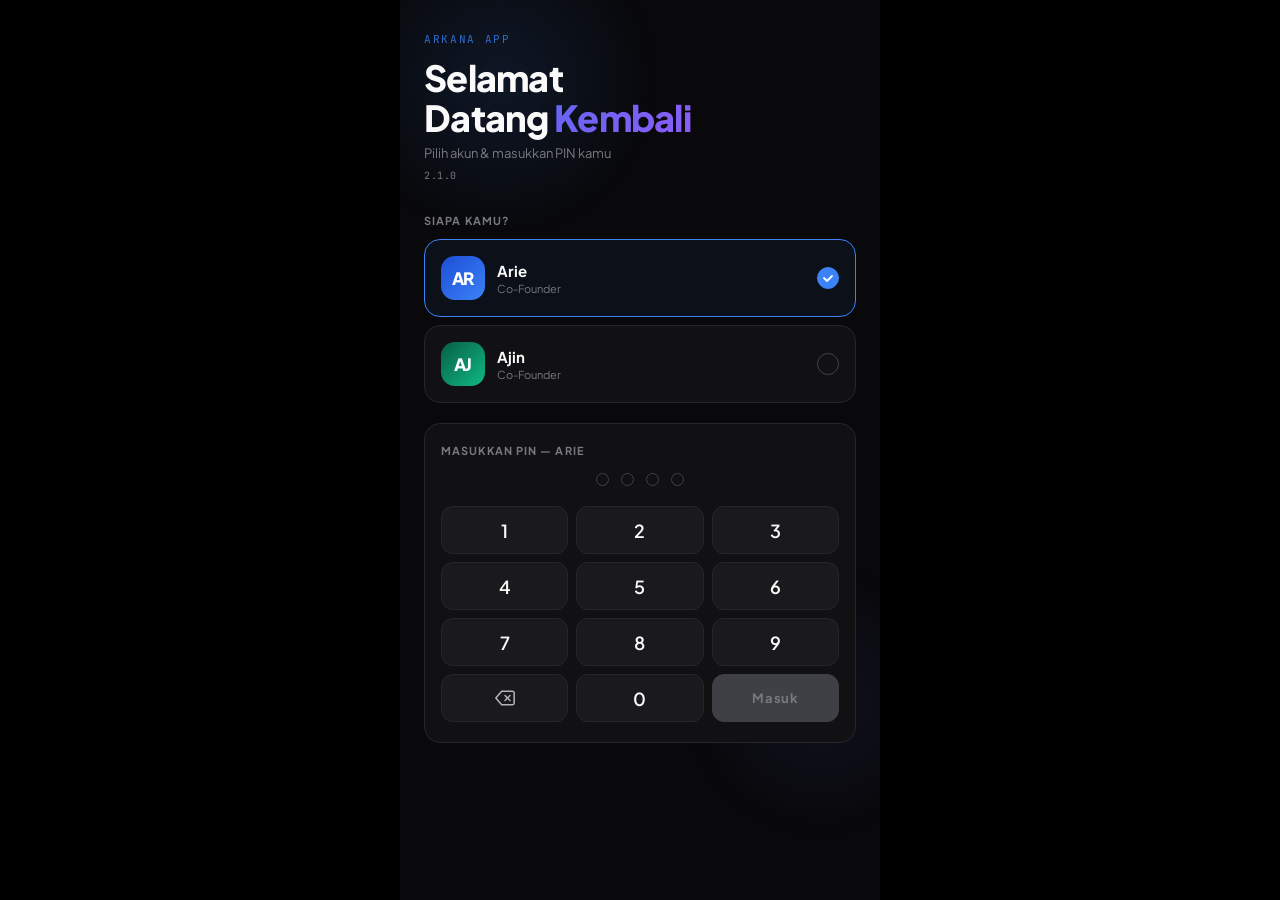
==== chat.html @ 5abadb9e "make chat as a new page, not included in index Fixed some issues: Issue 1 ✓ — Chat is now chat.html" ====
<!DOCTYPE html>
<html lang="id">
<head>
  <meta charset="UTF-8">
  <meta name="viewport" content="width=device-width, initial-scale=1.0, maximum-scale=1.0, user-scalable=no">
  <meta name="apple-mobile-web-app-capable" content="yes">
  <meta name="apple-mobile-web-app-status-bar-style" content="black-translucent">
  <meta name="apple-mobile-web-app-title" content="Arkana App">
  <meta name="theme-color" content="#080B12">
  <title>Arkana AI — Arkana App</title>
  <link rel="manifest" href="manifest.json">
  <link href="https://fonts.googleapis.com/css2?family=Plus+Jakarta+Sans:wght@300;400;500;600;700;800&family=JetBrains+Mono:wght@300;400;500&display=swap" rel="stylesheet">
  <link rel="stylesheet" href="css/base.css">
  <link rel="stylesheet" href="css/chat.css">
  <script src="config.js?v=2.1.0"></script>
  <script src="js/constants.js"></script>
  <script src="js/utils.js"></script>
  <script src="js/app.js"></script>
  <script src="js/components.js"></script>
</head>
<body>

<div id="app">

  <!-- Frost bar — topbar only, no tabs -->
  <div class="frost-bar" id="frost-chat">
    <div class="topbar">
      <div class="back-btn" id="chat-back-btn">
        <svg width="20" height="20" viewBox="0 0 24 24" fill="none">
          <path d="M15 18l-6-6 6-6" stroke="currentColor" stroke-width="1.8"
            stroke-linecap="round" stroke-linejoin="round"/>
        </svg>
      </div>
      <div class="topbar-title">Arkana AI</div>
      <div class="topbar-action" id="chat-clear-btn" title="Hapus riwayat chat">
        <svg width="18" height="18" viewBox="0 0 24 24" fill="none">
          <polyline points="3 6 5 6 21 6" stroke="currentColor" stroke-width="1.8"
            stroke-linecap="round" stroke-linejoin="round"/>
          <path d="M19 6l-1 14a2 2 0 0 1-2 2H8a2 2 0 0 1-2-2L5 6"
            stroke="currentColor" stroke-width="1.8" stroke-linecap="round" stroke-linejoin="round"/>
          <path d="M10 11v6M14 11v6" stroke="currentColor" stroke-width="1.8" stroke-linecap="round"/>
          <path d="M9 6V4a1 1 0 0 1 1-1h4a1 1 0 0 1 1 1v2"
            stroke="currentColor" stroke-width="1.8" stroke-linecap="round" stroke-linejoin="round"/>
        </svg>
      </div>
    </div>
  </div>

  <!-- Scroll area — padding-top injected by initFrostBar -->
  <div class="chat-scroll-area" id="scroll-chat">
    <div class="chat-messages" id="chat-messages">
      <!-- Rendered by ChatApp -->
    </div>
  </div>

  <!-- Input bar — in normal flex flow, NOT position:fixed -->
  <div class="chat-input-bar" id="chat-input-bar">
    <div class="chat-input-wrap">
      <textarea
        class="chat-textarea"
        id="chat-textarea"
        placeholder="Ketik pesan..."
        rows="1"
      ></textarea>
    </div>
    <button class="chat-send-btn" id="chat-send-btn" disabled>
      <svg width="18" height="18" viewBox="0 0 24 24" fill="none">
        <path d="M22 2L11 13" stroke="currentColor" stroke-width="2"
          stroke-linecap="round" stroke-linejoin="round"/>
        <path d="M22 2L15 22 11 13 2 9l20-7z" stroke="currentColor" stroke-width="2"
          stroke-linecap="round" stroke-linejoin="round"/>
      </svg>
    </button>
  </div>

</div><!-- /#app -->

<!-- TOAST -->
<div class="toast" id="toast"></div>

<!-- Confirm dialog (from base.css) -->
<div class="confirm-overlay" id="confirm-overlay">
  <div class="confirm-box">
    <div class="confirm-title" id="confirm-title"></div>
    <div class="confirm-msg"   id="confirm-msg"></div>
    <div class="confirm-btns">
      <button class="btn btn-secondary" id="confirm-cancel">Batal</button>
      <button class="btn btn-danger"    id="confirm-ok">Hapus</button>
    </div>
  </div>
</div>

<script src="js/chat.js"></script>

<script>
(function() {
  function initFrostBar(frostId, scrollId, threshold) {
    threshold = threshold || 10;
    var frost  = document.getElementById(frostId);
    var scroll = document.getElementById(scrollId);
    var app    = document.getElementById('app');
    if (!frost || !scroll) return;
    function setpad() {
      var h = frost.offsetHeight;
      scroll.style.paddingTop = (h + 8) + 'px';
      if (app) app.style.setProperty('--frost-h', h + 'px');
    }
    setpad();
    if (window.ResizeObserver) new ResizeObserver(setpad).observe(frost);
    scroll.addEventListener('scroll', function() {
      frost.classList.toggle('topbar-shrunk', scroll.scrollTop > threshold);
    }, { passive: true });
  }
  document.addEventListener('DOMContentLoaded', function() {
    initFrostBar('frost-chat', 'scroll-chat');
  });
})();
</script>

</body>
</html>
---- css/base.css ----
/* ═══════════════════════════════════════════════════
   Arkana App — Base CSS  v2.0.3
   Design System Foundation: tokens + shared components.
   ─────────────────────────────────────────────────────
   LAYER 1 — DESIGN TOKENS (:root)
     All visual primitives live here as CSS custom
     properties. No hardcoded values anywhere else.
   LAYER 2 — STRUCTURAL COMPONENTS
     Shared components token-referenced. Named per
     the official component inventory.
   ─────────────────────────────────────────────────────
   PRD-00.4 — Token Mapping (Notion dark-mode adaptation)
     · Backgrounds desaturated: blue-tinted → neutral zinc
     · Borders desaturated: zinc scale
     · Text hierarchy: warm-neutral (FAFAFA / B4B4BB / 787880)
     · Radius tightened: sm 8→6px, md 10→8px, 3xl 24→20px
     · Font tokens added: --font-body, --font-mono
     · Shadow scale added: sm / md / lg / fab
   PRD-00.4-B — Top Bar + Back Button + Tab Bar
     · Glass tokens added: --blur-glass, --saturate-glass,
       --bg-glass, --color-border-glass, --color-border-glass-inner
     · .topbar base rule → position:absolute + glass bg
     · .tab-bar base rule → transparent bg, inner border
     · .screen keeps display:flex (index.html needs it); frost-bar/scroll-area
     use position:absolute inside the screen
   ═══════════════════════════════════════════════════ */

/* ── Reset & base ── */
* {
  margin: 0;
  padding: 0;
  box-sizing: border-box;
  -webkit-tap-highlight-color: transparent;
  user-select: none;
  -webkit-user-select: none;
}

input, textarea {
  user-select: text;
  -webkit-user-select: text;
}

/* ════════════════════════════════════════════════════
   LAYER 1 — DESIGN TOKENS
   ════════════════════════════════════════════════════

   Naming convention: --{category}-{variant}
   All values defined once here, referenced everywhere.

   COLOR TOKENS
   ────────────
   --color-bg          Page/app background
   --color-surface     Card / component background
   --color-surface-2   Nested surface (inputs, rows)
   --color-border      Primary border
   --color-border-2    Secondary border (stronger)

   --color-accent      Primary interactive (blue)
   --color-accent-2    Secondary interactive (indigo)
   --color-success     Positive / green
   --color-warning     Caution / amber
   --color-danger      Error / red
   --color-purple      Jasa / services accent

   --color-text        Primary text
   --color-text-2      Secondary text
   --color-text-3      Tertiary / muted text
   --color-muted       Placeholder / disabled

   --color-supplier-l1  L1 level color (amber)
   --color-supplier-l2  L2 level color (blue)
   --color-supplier-l3  L3 level color (green)
   --color-supplier-l4  L4 level color (gray)

   GLASS TOKENS (PRD-00.4-B)
   ──────────────────────────
   --blur-glass          backdrop blur amount (20px)
   --saturate-glass      backdrop saturation (1.5)
   --bg-glass            frosted bar background (56% opacity)
   --color-border-glass  outer hairline (barely-there white)
   --color-border-glass-inner  separator between topbar & tabbar

   SPACING TOKENS
   ──────────────
   --space-1  4px
   --space-2  8px
   --space-3  12px
   --space-4  16px
   --space-5  20px
   --space-6  24px
   --space-8  32px
   --space-12 48px

   RADIUS TOKENS
   ─────────────
   --radius-sm   6px    chip, tag           (Notion rounded.sm)
   --radius-md   8px    button, input       (Notion rounded.md — sober editorial)
   --radius-lg   12px   card (sm), confirm  (Notion rounded.lg)
   --radius-xl   14px   card (main)
   --radius-2xl  16px   user card, FAB
   --radius-3xl  20px   sheet
   --radius-full 9999px pill badge

   FONT SIZE TOKENS
   ────────────────
   --text-xs   9px
   --text-sm   10px
   --text-base 11px
   --text-md   12px
   --text-lg   13px
   --text-xl   14px
   --text-2xl  15px
   --text-3xl  17px
   --text-4xl  18px
   --text-5xl  20px

   FONT WEIGHT TOKENS
   ──────────────────
   --weight-regular  400
   --weight-medium   500
   --weight-semibold 600
   --weight-bold     700
   --weight-extrabold 800

   SHADOW TOKENS
   ─────────────
   --shadow-sm    subtle hover lift
   --shadow-md    cards
   --shadow-lg    sheets, modals
   --shadow-fab   FAB elevation (accent glow)

   FONT TOKENS
   ───────────
   --font-body   Plus Jakarta Sans (humanist-geometric, Notion-Sans equivalent)
   --font-mono   JetBrains Mono (badges, PTR label, mono UI)

   TRANSITION TOKENS
   ─────────────────
   --duration-fast    0.15s
   --duration-normal  0.2s
   --duration-slow    0.3s
   --duration-sheet   0.35s
   --ease-standard    ease
   --ease-sheet       cubic-bezier(.32, .72, 0, 1)
   ════════════════════════════════════════════════════ */

:root {
  /* ── Color: Backgrounds ── */
  /* Desaturated neutral zinc — removes blue tint from dark surfaces */
  --color-bg:        #09090B;
  --color-surface:   #111113;
  --color-surface-2: #1A1A1D;

  /* ── Color: Borders ── */
  /* Neutral zinc borders — Notion hairline spirit, no blue bleed */
  --color-border:    #27272A;
  --color-border-2:  #3F3F46;

  /* ── Color: Brand / Interactive ── */
  --color-accent:    #3B82F6;
  --color-accent-2:  #6366F1;
  --color-success:   #10B981;
  --color-warning:   #F59E0B;
  --color-danger:    #EF4444;
  --color-purple:    #8B5CF6;

  /* ── Color: Text ── */
  /* Warm-neutral hierarchy — purer white primary, zinc secondary/tertiary */
  /* All values pass 4.5:1 contrast on --color-bg (#09090B)               */
  --color-text:      #FAFAFA;  /* ~19:1 */
  --color-text-2:    #B4B4BB;  /* ~6.5:1 */
  --color-text-3:    #787880;  /* ~4.8:1 */
  --color-muted:     #787880;  /* ~4.8:1 */

  /* ── Color: Supplier levels ── */
  --color-supplier-l1: #F59E0B;
  --color-supplier-l2: #3B82F6;
  --color-supplier-l3: #10B981;
  --color-supplier-l4: #6B7280;

  /* ── Glass tokens (PRD-00.4-B) ── */
  --blur-glass:              20px;
  --saturate-glass:          1.5;
  --bg-glass:                rgba(9, 9, 11, 0.56);
  --color-border-glass:      rgba(255, 255, 255, 0.06);
  --color-border-glass-inner: rgba(255, 255, 255, 0.04);

  /* ── Spacing ── */
  --space-1:  4px;
  --space-2:  8px;
  --space-3:  12px;
  --space-4:  16px;
  --space-5:  20px;
  --space-6:  24px;
  --space-8:  32px;
  --space-12: 48px;

  /* ── Border radius ── */
  /* Notion-aligned: sober editorial geometry — rectangles, not pills */
  --radius-sm:   6px;
  --radius-md:   8px;
  --radius-lg:   12px;
  --radius-xl:   14px;
  --radius-2xl:  16px;
  --radius-3xl:  20px;
  --radius-full: 9999px;

  /* ── Font size ── */
  --text-xs:   9px;
  --text-sm:   10px;
  --text-base: 11px;
  --text-md:   12px;
  --text-lg:   13px;
  --text-xl:   14px;
  --text-2xl:  15px;
  --text-3xl:  17px;
  --text-4xl:  18px;
  --text-5xl:  20px;

  /* ── Font weight ── */
  --weight-regular:   400;
  --weight-medium:    500;
  --weight-semibold:  600;
  --weight-bold:      700;
  --weight-extrabold: 800;

  /* ── Font families ── */
  --font-body: 'Plus Jakarta Sans', system-ui, sans-serif;
  --font-mono: 'JetBrains Mono', monospace;

  /* ── Shadows ── */
  --shadow-sm:  0 1px 3px rgba(0, 0, 0, .4);
  --shadow-md:  0 4px 12px rgba(0, 0, 0, .5);
  --shadow-lg:  0 8px 32px rgba(0, 0, 0, .6);
  --shadow-fab: 0 8px 24px rgba(59, 130, 246, .35);

  /* ── Transitions ── */
  --duration-fast:   0.15s;
  --duration-normal: 0.2s;
  --duration-slow:   0.3s;
  --duration-sheet:  0.35s;
  --ease-standard:   ease;
  --ease-sheet:      cubic-bezier(.32, .72, 0, 1);

  /* ────────────────────────────────────────────────
     LEGACY ALIASES
     Keep old var names pointing to tokens so existing
     page CSS doesn't break before PRD-00.4 refactor.
     Remove these aliases once all page CSS migrates.
     ──────────────────────────────────────────────── */
  --bg:      var(--color-bg);
  --surface: var(--color-surface);
  --surface2: var(--color-surface-2);
  --border:  var(--color-border);
  --border2: var(--color-border-2);
  --accent:  var(--color-accent);
  --accent2: var(--color-accent-2);
  --green:   var(--color-success);
  --orange:  var(--color-warning);
  --red:     var(--color-danger);
  --purple:  var(--color-purple);
  --muted:   var(--color-muted);
  --text:    var(--color-text);
  --text2:   var(--color-text-2);
  --text3:   var(--color-text-3);
  --l1: var(--color-supplier-l1);
  --l2: var(--color-supplier-l2);
  --l3: var(--color-supplier-l3);
  --l4: var(--color-supplier-l4);
}

html, body {
  height: 100%;
  overflow: hidden;
  background: #000;
  font-family: var(--font-body);
  color: var(--color-text);
}

/* ── PWA container ── */
#app {
  position: relative;
  width: 100%;
  max-width: 480px;
  height: 100%;
  margin: 0 auto;
  background: var(--color-bg);
  overflow: hidden;
}

/* ════════════════════════════════════════════════════
   LAYER 2 — STRUCTURAL COMPONENTS
   Named per official component inventory (PRD-00.3).
   CSS values reference tokens only — no hardcoded values.
   PRD-00.4: token values updated; component visual
   redesign applied incrementally per page.
   ════════════════════════════════════════════════════ */

/* ── Screen transitions ── */
/* PRD-00.4-B: position:relative so scroll-area + frost bar
   siblings work correctly inside each screen. */
.screen {
  position: absolute;
  inset: 0;
  display: flex;
  flex-direction: column;
  opacity: 0;
  pointer-events: none;
  transition: opacity var(--duration-slow) var(--ease-standard),
              transform var(--duration-slow) var(--ease-standard);
  transform: translateX(30px);
}

.screen.active {
  opacity: 1;
  pointer-events: all;
  transform: translateX(0);
}

.screen.prev {
  transform: translateX(-30px);
  opacity: 0;
}

/* ── Frosted bar container (PRD-00.4-B) ── */
/* Wraps .topbar + optional .tab-bar as a single frosted unit.
   Absolutely positioned so scroll-area bleeds underneath. */
.frost-bar {
  position: absolute;
  top: 0;
  left: 0;
  right: 0;
  z-index: 10;
  backdrop-filter: blur(var(--blur-glass)) saturate(var(--saturate-glass));
  -webkit-backdrop-filter: blur(var(--blur-glass)) saturate(var(--saturate-glass));
  background: var(--bg-glass);
  border-bottom: 0.5px solid var(--color-border-glass);
}

/* ── Top Bar (PRD-00.4-B) ── */
/* canonical class: .topbar
   Layout: 3-col grid (32px · 1fr · 32px) — title always centered.
   Shrink state toggled by JS via .topbar-shrunk on .frost-bar. */
.topbar {
  display: grid;
  grid-template-columns: 48px 1fr 48px;
  align-items: center;
  gap: 8px;
  padding: max(env(safe-area-inset-top), 44px) 14px 8px;
  transition: padding var(--duration-normal) var(--ease-standard);
}

.frost-bar.topbar-shrunk .topbar {
  padding: max(env(safe-area-inset-top), 14px) 14px 6px;
}

.topbar-title {
  text-align: center;
  font-size: var(--text-3xl);     /* 17px at rest */
  font-weight: var(--weight-extrabold);
  color: var(--color-text);
  letter-spacing: -0.01em;
  transition: font-size var(--duration-normal) var(--ease-standard);
  white-space: nowrap;
  overflow: hidden;
  text-overflow: ellipsis;
}

.frost-bar.topbar-shrunk .topbar-title {
  font-size: var(--text-lg);      /* 13px on scroll */
}

/* ── Back Button (PRD-00.4-B) ── */
/* Ghost style: no background, no border. Chevron only. */
.back-btn {
  width: 48px;
  height: 48px;
  border-radius: var(--radius-md);
  background: transparent;
  border: none;
  display: flex;
  align-items: center;
  justify-content: center;
  cursor: pointer;
  flex-shrink: 0;
  color: var(--color-accent);
  font-size: 32px;
  line-height: 1;
  padding: 0;
  transition: opacity var(--duration-fast) var(--ease-standard);
}

.back-btn:active { opacity: 0.6; }

/* Right slot — same size as back-btn, for action icons in detail screens */
.topbar-action {
  width: 48px;
  height: 48px;
  border-radius: var(--radius-md);
  background: transparent;
  border: none;
  display: flex;
  align-items: center;
  justify-content: center;
  cursor: pointer;
  flex-shrink: 0;
  color: var(--color-accent);
  font-size: 32px;
  padding: 0;
  transition: opacity var(--duration-fast) var(--ease-standard);
}

.topbar-action:active { opacity: 0.6; }

/* ── Tab Bar (PRD-00.4-B) ── */
/* Part of frost-bar — transparent bg, separated from topbar by hairline. */
/* canonical class: .tab-bar, .tab, .tab.active */
.tab-bar {
  display: flex;
  border-top: 0.5px solid var(--color-border-glass-inner);
  background: transparent;
}

.tab {
  flex: 1;
  padding: 9px var(--space-1) 9px;
  text-align: center;
  cursor: pointer;
  font-size: var(--text-base);
  font-weight: var(--weight-semibold);
  color: var(--color-text-3);
  letter-spacing: .04em;
  position: relative;
  transition: color var(--duration-normal) var(--ease-standard);
  white-space: nowrap;
}

.tab.active { color: var(--color-accent); }

.tab.active::after {
  content: '';
  position: absolute;
  bottom: 0;
  left: 20%;
  right: 20%;
  height: 2px;
  background: var(--color-accent);
  border-radius: 2px;
}

/* ── Scroll Area (PRD-00.4-B) ── */
/* Flex child that fills remaining screen height below .ptr-indicator.
   frost-bar sits above it via position:absolute + z-index.
   padding-top injected by initFrostBar() so content clears the bar.
   flex:1 means app.js can insert .ptr-indicator as a sibling before
   this element and it will appear correctly in the flex column. */
.scroll-area {
  flex: 1;
  min-height: 0;
  overflow-y: auto;
  overflow-x: hidden;
  scrollbar-width: none;
  /* padding-top injected by JS: initFrostBar() */
}

.scroll-area::-webkit-scrollbar { display: none; }

/* ── Overlay ── */
/* canonical class: .overlay */
.overlay {
  position: fixed;
  inset: 0;
  background: rgba(0, 0, 0, .75);
  z-index: 100;
  opacity: 0;
  pointer-events: none;
  transition: opacity var(--duration-slow) var(--ease-standard);
}

.overlay.active {
  opacity: 1;
  pointer-events: all;
}

/* ── Bottom Sheet ── */
/* canonical class: .sheet */
.sheet {
  position: fixed;
  bottom: 0;
  left: 50%;
  transform: translateX(-50%) translateY(100%);
  width: 100%;
  max-width: 480px;
  background: var(--color-surface);
  border: none;
  border-top: 1px solid var(--color-border);
  border-radius: var(--radius-3xl) var(--radius-3xl) 0 0;
  padding: var(--space-4) var(--space-5) max(env(safe-area-inset-bottom), var(--space-6));
  z-index: 101;
  transition: transform var(--duration-sheet) var(--ease-sheet);
  max-height: 90vh;
  overflow-y: auto;
  scrollbar-width: none;
}

.sheet::-webkit-scrollbar { display: none; }

.overlay.active .sheet {
  transform: translateX(-50%) translateY(0);
}

.sheet-handle {
  width: 36px;
  height: 4px;
  background: var(--color-border-2);
  border-radius: var(--radius-full);
  margin: 0 auto var(--space-8);
}

.sheet-title {
  font-size: var(--text-4xl);
  font-weight: var(--weight-extrabold);
  color: var(--color-text);
  margin-bottom: var(--space-1);
  letter-spacing: -.01em;
}

.sheet-sub {
  font-size: var(--text-md);
  color: var(--color-text-3);
  margin-bottom: var(--space-5);
}

/* ── Buttons ── */
/* canonical classes: .btn, .btn-primary, .btn-secondary, .btn-danger */
.btn-row {
  display: flex;
  gap: var(--space-2);
  margin-top: var(--space-5);
}

.btn {
  flex: 1;
  height: 48px;
  padding: 0 var(--space-4);
  border-radius: var(--radius-lg);
  font-size: var(--text-xl);
  font-weight: var(--weight-bold);
  font-family: inherit;
  cursor: pointer;
  border: none;
  display: flex;
  align-items: center;
  justify-content: center;
  transition: opacity var(--duration-normal) var(--ease-standard);
}

.btn:active         { opacity: .75; }
.btn-primary        { background: var(--color-accent); color: white; }
.btn-secondary      { background: transparent; color: var(--color-text-2); border: 1px solid var(--color-border-2); }
.btn-danger         { background: rgba(239, 68, 68, .1); color: var(--color-danger); border: 1px solid rgba(239, 68, 68, .2); }

/* ── Form fields ── */
.form-group { margin-bottom: 14px; }

.form-label {
  display: block;
  font-size: var(--text-base);
  font-weight: var(--weight-bold);
  text-transform: uppercase;
  letter-spacing: .1em;
  color: var(--color-text-3);
  margin-bottom: 6px;
}

.form-input,
.form-select,
.form-textarea {
  width: 100%;
  background: var(--color-surface-2);
  border: 1.5px solid var(--color-border);
  border-radius: var(--radius-md);
  padding: 11px 14px;
  font-size: var(--text-xl);
  color: var(--color-text);
  font-family: inherit;
  outline: none;
  transition: border-color var(--duration-normal) var(--ease-standard);
  -webkit-appearance: none;
  appearance: none;
}

.form-input:focus,
.form-select:focus,
.form-textarea:focus   { border-color: var(--color-accent); }
.form-input::placeholder,
.form-textarea::placeholder { color: var(--color-text-3); }
.form-textarea         { resize: none; min-height: 80px; line-height: 1.5; }

.form-select {
  background-image: url("data:image/svg+xml,%3Csvg xmlns='http://www.w3.org/2000/svg' width='12' height='8' viewBox='0 0 12 8'%3E%3Cpath d='M1 1l5 5 5-5' stroke='%23787880' stroke-width='1.5' fill='none' stroke-linecap='round'/%3E%3C/svg%3E");
  background-repeat: no-repeat;
  background-position: right 14px center;
  padding-right: 36px;
}

.form-select option { background: var(--color-surface-2); }

/* Toggle */
.toggle-row       { display: flex; justify-content: space-between; align-items: center; }
.toggle-label     { font-size: var(--text-xl); color: var(--color-text); }
.toggle           { position: relative; width: 44px; height: 26px; }
.toggle input     { display: none; }
.toggle-track {
  position: absolute;
  inset: 0;
  background: var(--color-border-2);
  border-radius: 13px;
  cursor: pointer;
  transition: background var(--duration-normal) var(--ease-standard);
}
.toggle input:checked + .toggle-track  { background: var(--color-accent); }
.toggle-thumb {
  position: absolute;
  top: 3px; left: 3px;
  width: 20px; height: 20px;
  background: white;
  border-radius: 50%;
  transition: transform var(--duration-normal) var(--ease-standard);
  pointer-events: none;
}
.toggle input:checked ~ .toggle-thumb  { transform: translateX(18px); }

/* Multi-select chips */
.multi-chips { display: flex; flex-wrap: wrap; gap: var(--space-2); }

.multi-chip {
  background: var(--color-surface-2);
  border: 1.5px solid var(--color-border);
  border-radius: var(--radius-full);
  padding: 7px var(--radius-lg);
  font-size: var(--text-md);
  font-weight: var(--weight-semibold);
  color: var(--color-text-3);
  cursor: pointer;
  transition: all var(--duration-fast) var(--ease-standard);
}

.multi-chip.selected {
  border-color: var(--color-accent);
  color: var(--color-accent);
  background: rgba(59, 130, 246, .08);
}

/* ── Toast ── */
/* canonical class: .toast, .success, .error */
.toast {
  position: fixed;
  bottom: var(--space-12);
  left: 50%;
  transform: translateX(-50%) translateY(var(--space-5));
  max-width: calc(100% - var(--space-8));
  background: var(--color-surface-2);
  border: 1px solid var(--color-border-2);
  border-radius: var(--radius-lg);
  padding: var(--space-2) var(--space-5);
  font-size: var(--text-lg);
  font-weight: var(--weight-semibold);
  color: var(--color-text);
  z-index: 200;
  opacity: 0;
  transition: all var(--duration-slow) var(--ease-standard);
  white-space: normal;
  text-align: center;
  pointer-events: none;
}

.toast.show    { opacity: 1; transform: translateX(-50%) translateY(0); }
.toast.success { border-color: var(--color-success); color: var(--color-success); }
.toast.error   { border-color: var(--color-danger);  color: var(--color-danger);  }

/* ── Loading Overlay ── */
/* canonical class: .loading-overlay */
.loading-overlay {
  position: fixed;
  inset: 0;
  background: rgba(9, 9, 11, .88);
  z-index: 300;
  display: flex;
  flex-direction: column;
  align-items: center;
  justify-content: center;
  gap: var(--space-4);
  opacity: 0;
  pointer-events: none;
  transition: opacity var(--duration-slow) var(--ease-standard);
}

.loading-overlay.active { opacity: 1; pointer-events: all; }

.spinner {
  width: 36px;
  height: 36px;
  border: 3px solid var(--color-border-2);
  border-top-color: var(--color-accent);
  border-radius: 50%;
  animation: spin .8s linear infinite;
}

@keyframes spin { to { transform: rotate(360deg); } }

.loading-text { font-size: var(--text-lg); color: var(--color-text-3); }

/* ── Confirm Dialog ── */
/* canonical class: .confirm-overlay, .confirm-box */
.confirm-overlay {
  position: fixed;
  inset: 0;
  background: rgba(0, 0, 0, .6);
  z-index: 200;
  display: flex;
  align-items: center;
  justify-content: center;
  padding: var(--space-6);
  opacity: 0;
  pointer-events: none;
  transition: opacity var(--duration-normal) var(--ease-standard);
}

.confirm-overlay.active { opacity: 1; pointer-events: all; }

.confirm-box {
  background: var(--color-surface);
  border: 1px solid var(--color-border);
  border-radius: var(--radius-3xl);
  padding: var(--space-6);
  width: 100%;
  max-width: 320px;
  transform: scale(.95);
  transition: transform var(--duration-normal) var(--ease-standard);
}

.confirm-overlay.active .confirm-box { transform: scale(1); }

.confirm-title { font-size: var(--text-4xl); font-weight: var(--weight-extrabold); color: var(--color-text); margin-bottom: var(--space-2); }
.confirm-msg   { font-size: var(--text-lg); color: var(--color-text-2); line-height: 1.5; margin-bottom: var(--space-5); }
.confirm-btns  { display: flex; gap: var(--space-2); }

/* ── FAB ── */
/* canonical class: .fab */
.fab {
  position: fixed;
  bottom: var(--space-6);
  right: max(calc(50% - 240px + var(--space-4)), var(--space-4));
  width: 56px;
  height: 56px;
  border-radius: var(--radius-2xl);
  background: var(--color-accent);
  border: none;
  color: white;
  display: flex;
  align-items: center;
  justify-content: center;
  cursor: pointer;
  box-shadow: var(--shadow-fab);
  z-index: 50;
  transition: transform var(--duration-fast) var(--ease-standard);
}

.fab:active { transform: scale(.93); }

/* ── Filter Scroll Container ── */
/* canonical class: .filter-scroll                                */
/* Edge-to-edge horizontal scroll track. Used in frost bar and   */
/* scroll content. padding-inline gives chips breathing room     */
/* while scroll track is full-width.                             */
.filter-scroll {
  display: flex;
  gap: var(--space-2);
  overflow-x: auto;
  scrollbar-width: none;
  padding-inline: var(--space-4);
}

.filter-scroll::-webkit-scrollbar { display: none; }

/* When .filter-scroll lives inside .scroll-pane, the pane has  */
/* its own side padding — use negative margin to break out of it */
/* so the scroll track reaches the screen edge.                  */
.scroll-pane .filter-scroll,
.scroll-pane .filter-row {
  margin-inline: calc(var(--space-4) * -1);
}

/* ── Filter Chip ── */
/* canonical class: .filter-chip, .filter-chip.active            */
/* Unified chip style — same in frost bar and scroll content.    */
.filter-chip {
  flex-shrink: 0;
  background: rgba(255, 255, 255, 0.06);
  border: 1px solid rgba(255, 255, 255, 0.08);
  border-radius: var(--radius-full);
  padding: var(--space-1) var(--space-3);
  font-size: var(--text-base);
  font-weight: var(--weight-semibold);
  color: var(--color-text-3);
  cursor: pointer;
  white-space: nowrap;
  font-family: inherit;
  transition: all var(--duration-fast) var(--ease-standard);
}

.filter-chip.active {
  border-color: var(--color-accent);
  color: var(--color-accent);
  background: rgba(59, 130, 246, .12);
}


/* canonical class: .ptr-overlay, .ptr-overlay-spinner          */
/* Fixed spinner that appears below the frost bar on pull.      */
/* No layout impact — pure overlay, z-index below frost bar.   */
.ptr-overlay {
  position: fixed;
  /* Centered within #app (max-width 480px) */
  left: 50%;
  transform: translateX(-50%);
  /* Sits just below the frost bar — --frost-h set by initFrostBar() */
  top: calc(var(--frost-h, 60px) + 8px);
  z-index: 9; /* below frost-bar (z:10), above content */
  opacity: 0;
  pointer-events: none;
  transition: opacity var(--duration-normal) var(--ease-standard);
}

.ptr-overlay.active {
  opacity: 1;
}

.ptr-overlay-spinner {
  width: 28px;
  height: 28px;
  border: 2.5px solid var(--color-border-2);
  border-top-color: var(--color-accent);
  border-radius: 50%;
  animation: spin .7s linear infinite;
  background: var(--color-surface);
  box-shadow: var(--shadow-md);
}

/* ── Empty State ── */
/* canonical class: .empty-state, .empty-icon, .empty-text */
.empty-state {
  display: flex;
  flex-direction: column;
  align-items: center;
  justify-content: center;
  padding: 60px var(--space-5);
  gap: var(--radius-lg);
  text-align: center;
}

.empty-icon { font-size: 40px; opacity: .3; }
.empty-text { font-size: var(--text-lg); color: var(--color-text-3); line-height: 1.6; }

.empty-btn {
  margin-top: var(--space-2);
  background: var(--color-accent);
  border: none;
  border-radius: var(--radius-lg);
  padding: 10px var(--space-5);
  font-size: var(--text-lg);
  font-weight: var(--weight-bold);
  color: white;
  cursor: pointer;
  font-family: inherit;
}

/* ── Level Badges ── */
/* canonical class: .level-badge + .l1/.l2/.l3/.l4/.jasa */
.level-badge {
  font-family: var(--font-mono);
  font-size: var(--text-sm);
  font-weight: var(--weight-medium);
  padding: 3px var(--space-2);
  border-radius: var(--radius-full);
  letter-spacing: .04em;
}

.l1   { background: rgba(245,158,11,.12); color: var(--color-supplier-l1); border: 1px solid rgba(245,158,11,.2); }
.l2   { background: rgba(59,130,246,.12);  color: var(--color-supplier-l2); border: 1px solid rgba(59,130,246,.2); }
.l3   { background: rgba(16,185,129,.12);  color: var(--color-supplier-l3); border: 1px solid rgba(16,185,129,.2); }
.l4   { background: rgba(107,114,128,.12); color: var(--color-supplier-l4); border: 1px solid rgba(107,114,128,.2); }
.jasa { background: rgba(139,92,246,.12);  color: var(--color-purple);      border: 1px solid rgba(139,92,246,.2); }

.auth-badge {
  font-size: var(--text-sm);
  font-weight: var(--weight-semibold);
  padding: 3px var(--space-2);
  border-radius: var(--radius-full);
  background: rgba(16,185,129,.1);
  color: var(--color-success);
  border: 1px solid rgba(16,185,129,.2);
}
---- css/chat.css ----
/* ═══════════════════════════════════════════════════
   Arkana App — Chat CSS  v2.1.0
   PRD-05-A: Arkana AI chat page.
   Shared styles in base.css — not duplicated here.
   ═══════════════════════════════════════════════════ */

/* ── App container ── */
#app {
  height: 100%;
  display: flex;
  flex-direction: column;
  max-width: 480px;
  margin: 0 auto;
  position: relative;
  /* No overflow:hidden — input bar must not be clipped */
}

/* ── Scroll area ── */
.chat-scroll-area {
  flex: 1;
  min-height: 0;
  overflow-y: auto;
  scrollbar-width: none;
  /* padding-top injected by initFrostBar() */
}

.chat-scroll-area::-webkit-scrollbar { display: none; }

/* ── Messages container ── */
.chat-messages {
  display: flex;
  flex-direction: column;
  gap: var(--space-3);
  padding: var(--space-4) var(--space-4) var(--space-4);
}

/* ══════════════════════════════════
   WELCOME / TEMPLATE STATE
══════════════════════════════════ */
.chat-welcome {
  display: flex;
  flex-direction: column;
  align-items: center;
  text-align: center;
  padding: var(--space-12) var(--space-6) var(--space-8);
  gap: var(--space-2);
}

.chat-welcome-icon {
  width: 60px;
  height: 60px;
  border-radius: var(--radius-2xl);
  background: linear-gradient(135deg, rgba(59,130,246,.15), rgba(139,92,246,.15));
  border: 1px solid rgba(99,102,241,.25);
  display: flex;
  align-items: center;
  justify-content: center;
  color: var(--color-accent-2);
  margin-bottom: var(--space-3);
  flex-shrink: 0;
}

.chat-welcome-title {
  font-size: var(--text-4xl);
  font-weight: var(--weight-extrabold);
  color: var(--color-text);
  letter-spacing: -0.02em;
  margin-bottom: var(--space-1);
}

.chat-welcome-sub {
  font-size: var(--text-lg);
  color: var(--color-text-2);
  line-height: 1.55;
  margin-bottom: var(--space-5);
}

.chat-templates {
  display: flex;
  flex-direction: column;
  gap: var(--space-2);
  width: 100%;
  max-width: 280px;
}

.chat-template-chip {
  display: flex;
  align-items: center;
  justify-content: center;
  gap: var(--space-2);
  background: var(--color-surface);
  border: 1.5px solid var(--color-border-2);
  border-radius: var(--radius-full);
  padding: var(--space-3) var(--space-5);
  font-size: var(--text-lg);
  font-weight: var(--weight-semibold);
  color: var(--color-text);
  cursor: pointer;
  font-family: inherit;
  transition: border-color var(--duration-fast) var(--ease-standard),
              background var(--duration-fast) var(--ease-standard),
              color var(--duration-fast) var(--ease-standard);
}

.chat-template-chip:active {
  border-color: var(--color-accent);
  background: rgba(59,130,246,.08);
  color: var(--color-accent);
}

/* ══════════════════════════════════
   MESSAGE BUBBLES
══════════════════════════════════ */
.chat-msg {
  display: flex;
  flex-direction: column;
  max-width: 85%;
}

.chat-msg-user {
  align-self: flex-end;
  align-items: flex-end;
}

.chat-msg-ai {
  align-self: flex-start;
  align-items: flex-start;
}

.chat-bubble {
  border-radius: var(--radius-xl);
  padding: var(--space-3) var(--space-4);
  line-height: 1.55;
}

.chat-msg-user .chat-bubble {
  background: var(--color-accent);
  border-bottom-right-radius: var(--radius-sm);
}

.chat-msg-ai .chat-bubble {
  background: var(--color-surface-2);
  border: 1px solid var(--color-border);
  border-bottom-left-radius: var(--radius-sm);
}

.chat-bubble-error {
  border-color: rgba(239,68,68,.3) !important;
  background: rgba(239,68,68,.08) !important;
}

.chat-bubble-text {
  font-size: var(--text-lg);
  color: var(--color-text);
}

.chat-msg-user .chat-bubble-text {
  color: white;
}

/* Timestamp */
.chat-time {
  font-family: var(--font-mono);
  font-size: var(--text-xs);
  color: var(--color-muted);
  margin-top: var(--space-1);
  padding: 0 var(--space-1);
}

/* ══════════════════════════════════
   TYPING INDICATOR
══════════════════════════════════ */
.chat-typing {
  align-self: flex-start;
  display: flex;
  align-items: center;
  gap: 5px;
  background: var(--color-surface-2);
  border: 1px solid var(--color-border);
  border-radius: var(--radius-xl);
  border-bottom-left-radius: var(--radius-sm);
  padding: var(--space-3) var(--space-4);
}

.chat-typing-dot {
  width: 6px;
  height: 6px;
  border-radius: 50%;
  background: var(--color-text-3);
  animation: typing-bounce 1.2s ease-in-out infinite;
}

.chat-typing-dot:nth-child(2) { animation-delay: 0.2s; }
.chat-typing-dot:nth-child(3) { animation-delay: 0.4s; }

@keyframes typing-bounce {
  0%, 60%, 100% { transform: translateY(0);    opacity: 0.4; }
  30%           { transform: translateY(-5px); opacity: 1;   }
}

/* ══════════════════════════════════
   CONFIRM CARD
══════════════════════════════════ */
.chat-confirm-card {
  background: var(--color-surface);
  border: 1.5px solid var(--color-border);
  border-top: 2px solid var(--color-accent);
  border-radius: var(--radius-xl);
  overflow: hidden;
  min-width: 220px;
}

.chat-confirm-title {
  font-size: var(--text-md);
  font-weight: var(--weight-bold);
  color: var(--color-text);
  padding: var(--space-3) var(--space-4) var(--space-2);
}

.chat-confirm-divider {
  height: 1px;
  background: var(--color-border);
}

.chat-confirm-rows {
  padding: var(--space-2) var(--space-4);
  display: flex;
  flex-direction: column;
  gap: var(--space-2);
}

.chat-confirm-row {
  display: flex;
  align-items: flex-start;
  gap: var(--space-3);
}

.chat-confirm-label {
  font-family: var(--font-mono);
  font-size: var(--text-xs);
  color: var(--color-text-3);
  text-transform: uppercase;
  letter-spacing: 0.1em;
  min-width: 52px;
  padding-top: 2px;
  flex-shrink: 0;
}

.chat-confirm-value {
  font-size: var(--text-md);
  color: var(--color-text);
  font-weight: var(--weight-medium);
  line-height: 1.45;
}

.chat-confirm-actions {
  display: flex;
  gap: var(--space-2);
  padding: var(--space-3) var(--space-4);
}

.chat-confirm-btn {
  flex: 1;
  height: 40px;
  border-radius: var(--radius-md);
  font-size: var(--text-md);
  font-weight: var(--weight-semibold);
  font-family: inherit;
  cursor: pointer;
  border: none;
  transition: opacity var(--duration-fast) var(--ease-standard);
}

.chat-confirm-btn:active { opacity: 0.75; }

.chat-confirm-cancel {
  background: transparent;
  border: 1px solid var(--color-border-2);
  color: var(--color-text-2);
}

.chat-confirm-save {
  background: var(--color-accent);
  color: white;
}

.chat-confirm-btn:disabled {
  opacity: 0.4;
  cursor: not-allowed;
}

/* ══════════════════════════════════
   INPUT BAR
   In normal flex flow — NOT position:fixed.
   This is the fix for the clipping bug.
══════════════════════════════════ */
.chat-input-bar {
  flex-shrink: 0;
  background: var(--color-surface);
  border-top: 1px solid var(--color-border);
  padding: var(--space-3) var(--space-4);
  padding-bottom: max(env(safe-area-inset-bottom), var(--space-3));
  display: flex;
  align-items: flex-end;
  gap: var(--space-2);
}

.chat-input-wrap {
  flex: 1;
  background: var(--color-surface-2);
  border: 1px solid var(--color-border-2);
  border-radius: var(--radius-xl);
  display: flex;
  align-items: flex-end;
  padding: var(--space-2) var(--space-3);
  transition: border-color var(--duration-fast) var(--ease-standard);
}

.chat-input-wrap:focus-within {
  border-color: var(--color-accent);
}

.chat-textarea {
  flex: 1;
  background: transparent;
  border: none;
  outline: none;
  resize: none;
  font-family: var(--font-body);
  font-size: var(--text-lg);
  font-weight: var(--weight-regular);
  color: var(--color-text);
  line-height: 1.5;
  max-height: 80px;
  overflow-y: auto;
  scrollbar-width: none;
  padding: 0;
}

.chat-textarea::-webkit-scrollbar { display: none; }
.chat-textarea::placeholder        { color: var(--color-muted); }

.chat-send-btn {
  width: 40px;
  height: 40px;
  border-radius: var(--radius-lg);
  background: var(--color-accent);
  border: none;
  color: white;
  display: flex;
  align-items: center;
  justify-content: center;
  cursor: pointer;
  flex-shrink: 0;
  transition: opacity var(--duration-fast) var(--ease-standard),
              transform var(--duration-fast) var(--ease-standard);
}

.chat-send-btn:active { transform: scale(0.92); }

.chat-send-btn:disabled {
  background: var(--color-border-2);
  color: var(--color-muted);
  cursor: not-allowed;
}
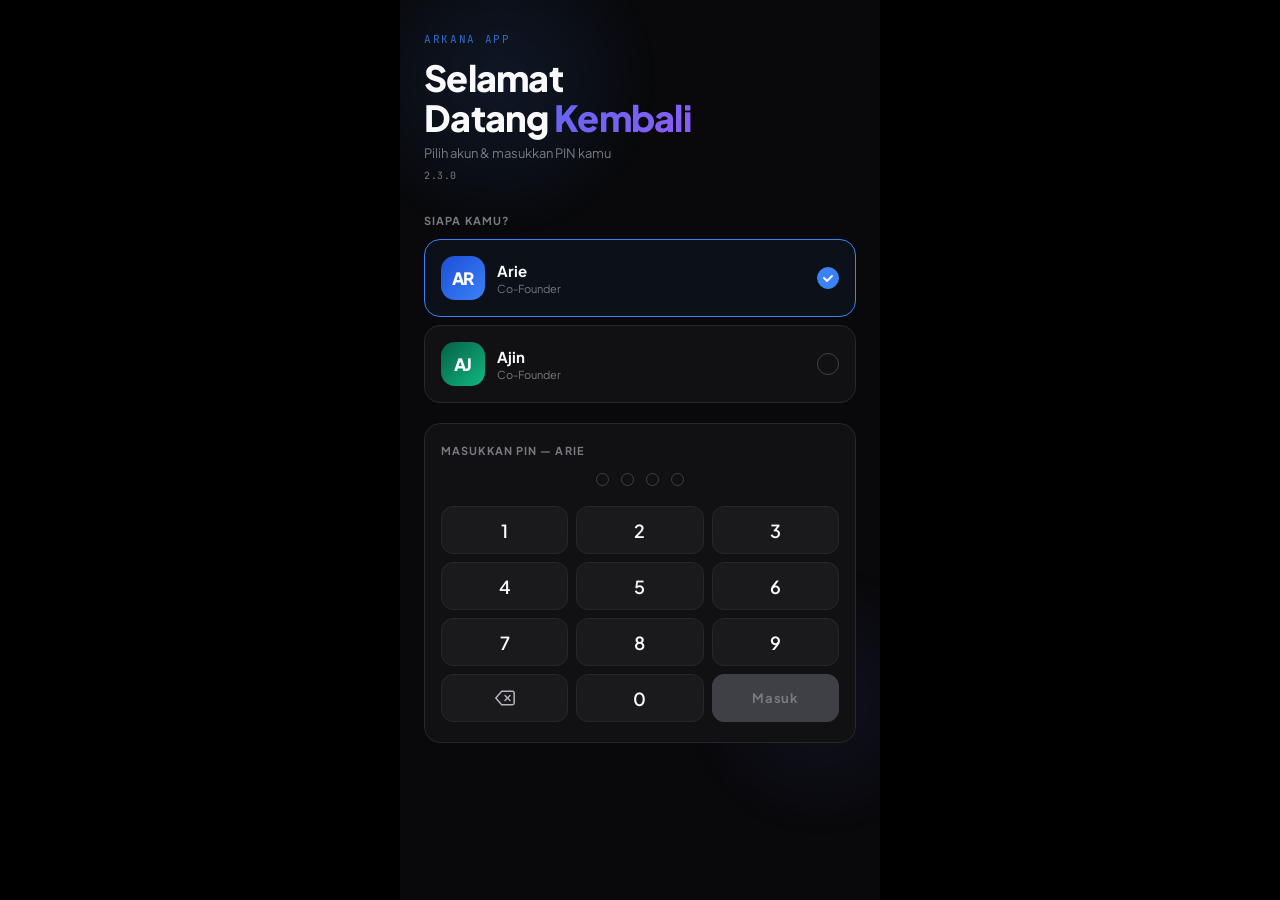
==== commit bd49444a: "v2.3.0 - Reimbursement Summary perubahan per file: constants.js — EXPENSE_TAB ditambah REIMBURSE, d" ====
--- a/chat.html
+++ b/chat.html
@@ -12,7 +12,7 @@
   <link href="https://fonts.googleapis.com/css2?family=Plus+Jakarta+Sans:wght@300;400;500;600;700;800&family=JetBrains+Mono:wght@300;400;500&display=swap" rel="stylesheet">
   <link rel="stylesheet" href="css/base.css">
   <link rel="stylesheet" href="css/chat.css">
-  <script src="config.js?v=2.1.0"></script>
+  <script src="config.js?v=2.3.0"></script>
   <script src="js/constants.js"></script>
   <script src="js/utils.js"></script>
   <script src="js/app.js"></script>
@@ -75,20 +75,23 @@
 
 </div><!-- /#app -->
 
-<!-- TOAST -->
-<div class="toast" id="toast"></div>
-
-<!-- Confirm dialog (from base.css) -->
-<div class="confirm-overlay" id="confirm-overlay">
+<!-- ══════════════════════════════════════
+     CLEAR CHAT CONFIRM — inline overlay
+     Wired directly in chat.js, no showConfirm() dependency.
+══════════════════════════════════════ -->
+<div class="confirm-overlay" id="chat-clear-overlay">
   <div class="confirm-box">
-    <div class="confirm-title" id="confirm-title"></div>
-    <div class="confirm-msg"   id="confirm-msg"></div>
+    <div class="confirm-title">Bersihkan Riwayat Pesan?</div>
+    <div class="confirm-msg">Semua pesan akan dihapus permanen. Tindakan ini tidak bisa dibatalkan.</div>
     <div class="confirm-btns">
-      <button class="btn btn-secondary" id="confirm-cancel">Batal</button>
-      <button class="btn btn-danger"    id="confirm-ok">Hapus</button>
+      <button class="btn btn-secondary" id="chat-clear-confirm-cancel">Batal</button>
+      <button class="btn btn-danger"    id="chat-clear-confirm-ok">Hapus</button>
     </div>
   </div>
 </div>
+
+<!-- TOAST -->
+<div class="toast" id="toast"></div>
 
 <script src="js/chat.js"></script>
 
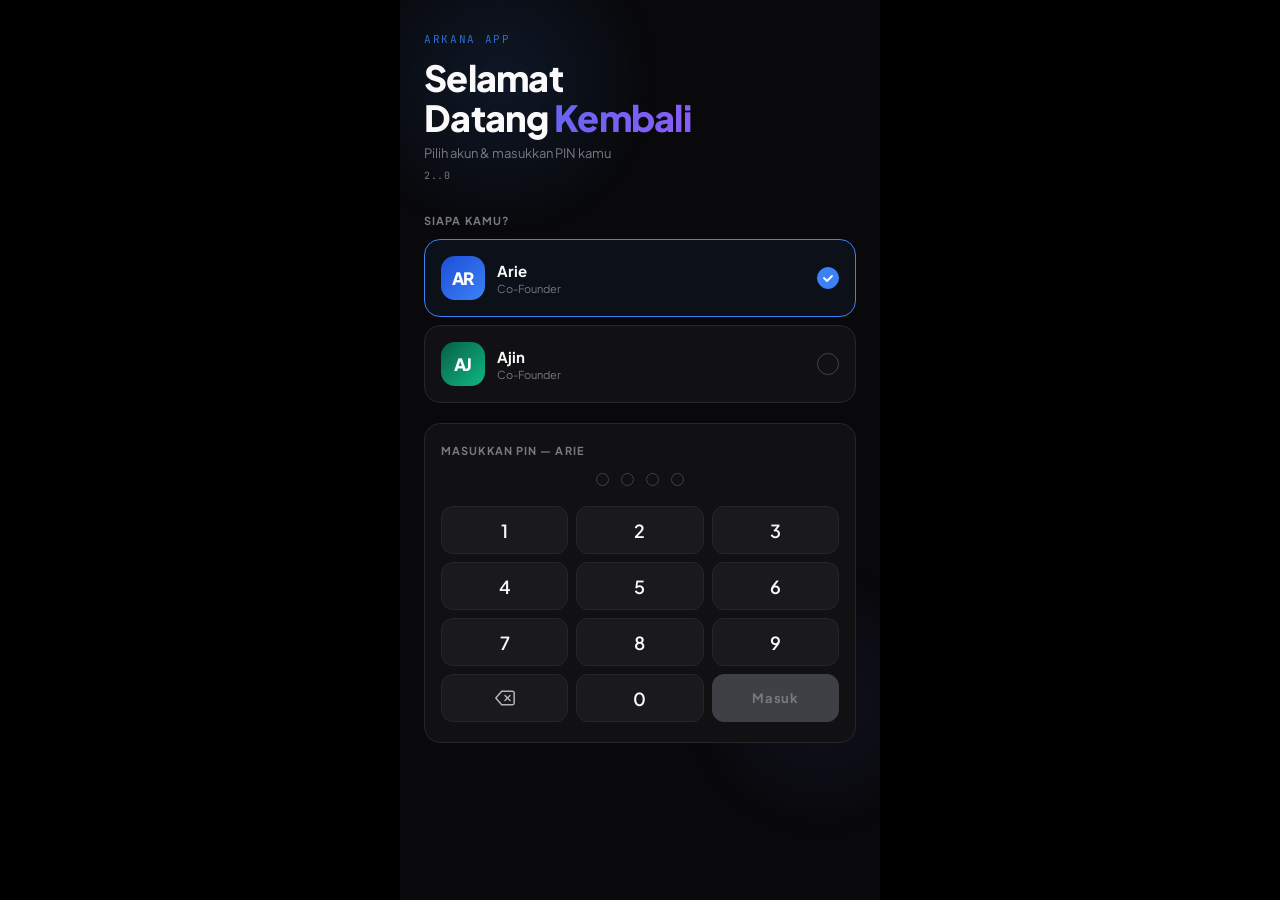
==== commit 13de321f: "Added upload expenses picture feature" ====
--- a/chat.html
+++ b/chat.html
@@ -12,7 +12,7 @@
   <link href="https://fonts.googleapis.com/css2?family=Plus+Jakarta+Sans:wght@300;400;500;600;700;800&family=JetBrains+Mono:wght@300;400;500&display=swap" rel="stylesheet">
   <link rel="stylesheet" href="css/base.css">
   <link rel="stylesheet" href="css/chat.css">
-  <script src="config.js?v=2.3.0"></script>
+  <script src="config.js?v=2.4.0"></script>
   <script src="js/constants.js"></script>
   <script src="js/utils.js"></script>
   <script src="js/app.js"></script>
